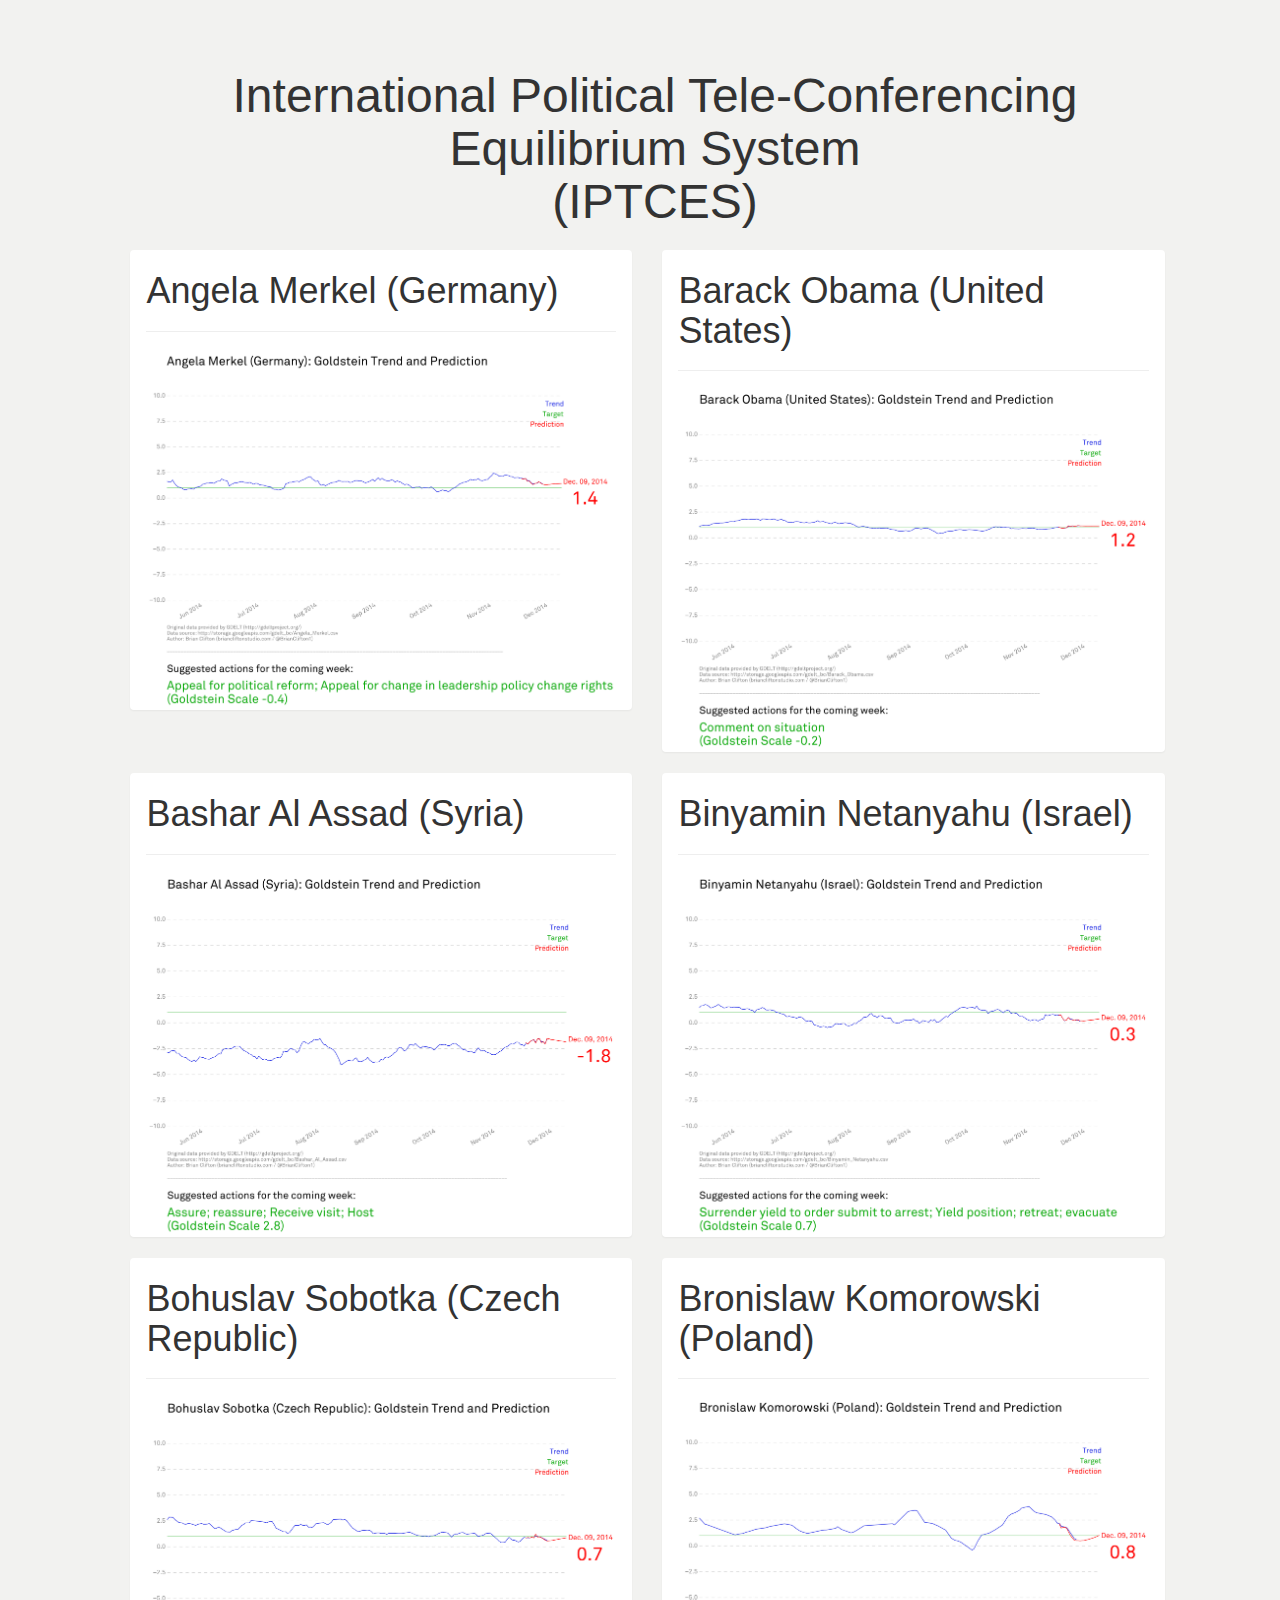
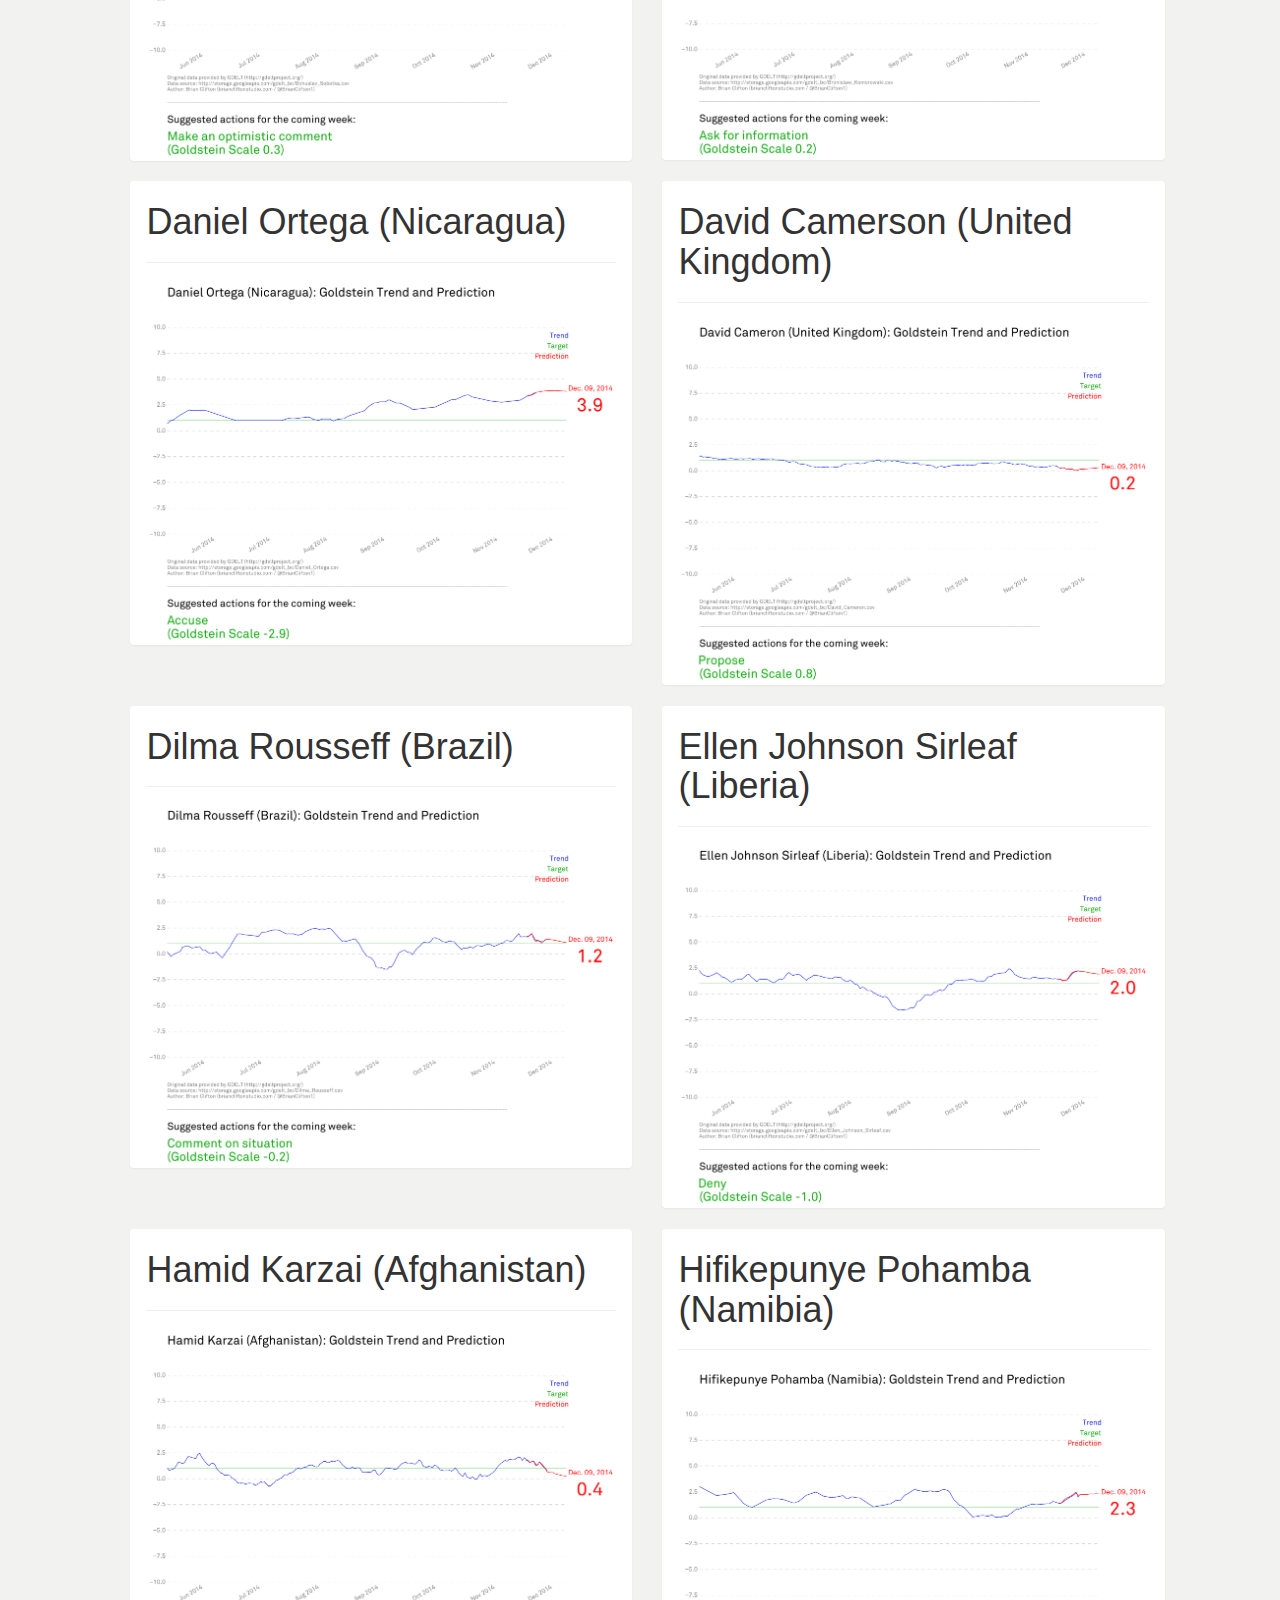
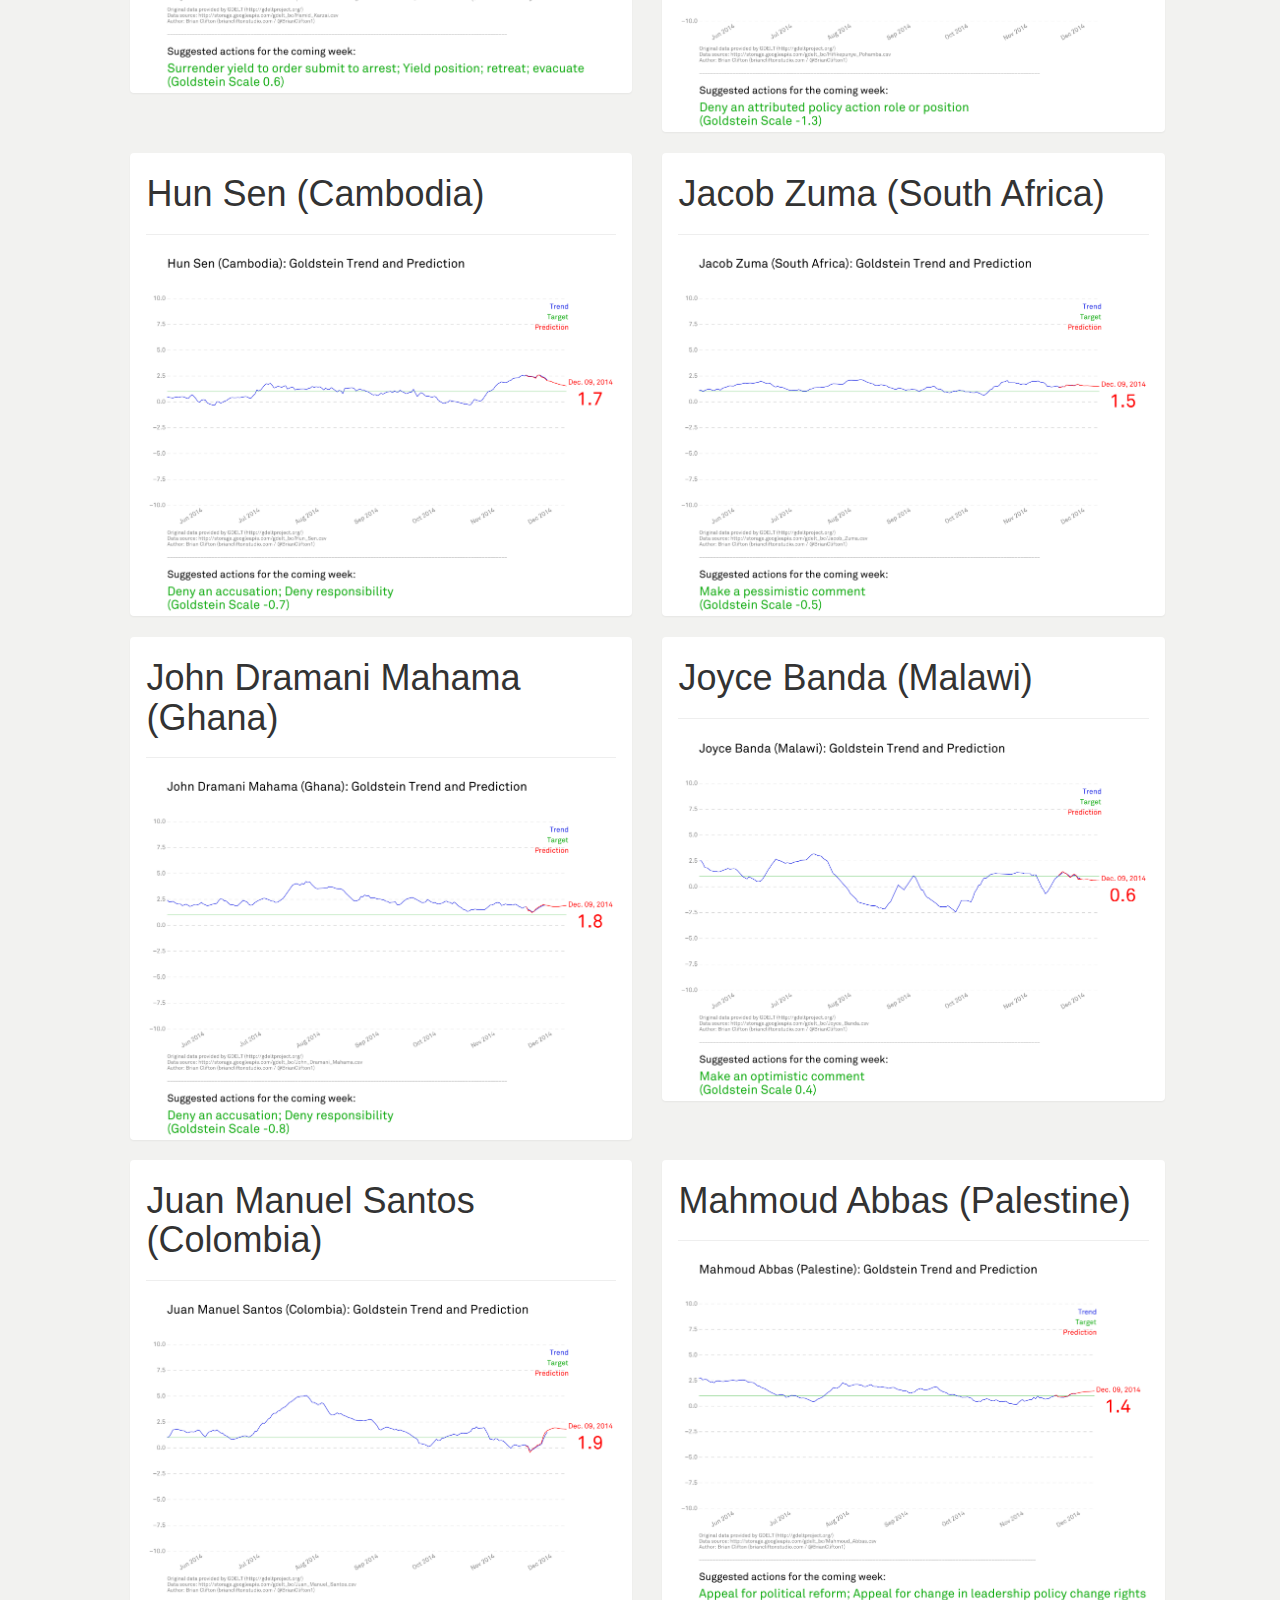
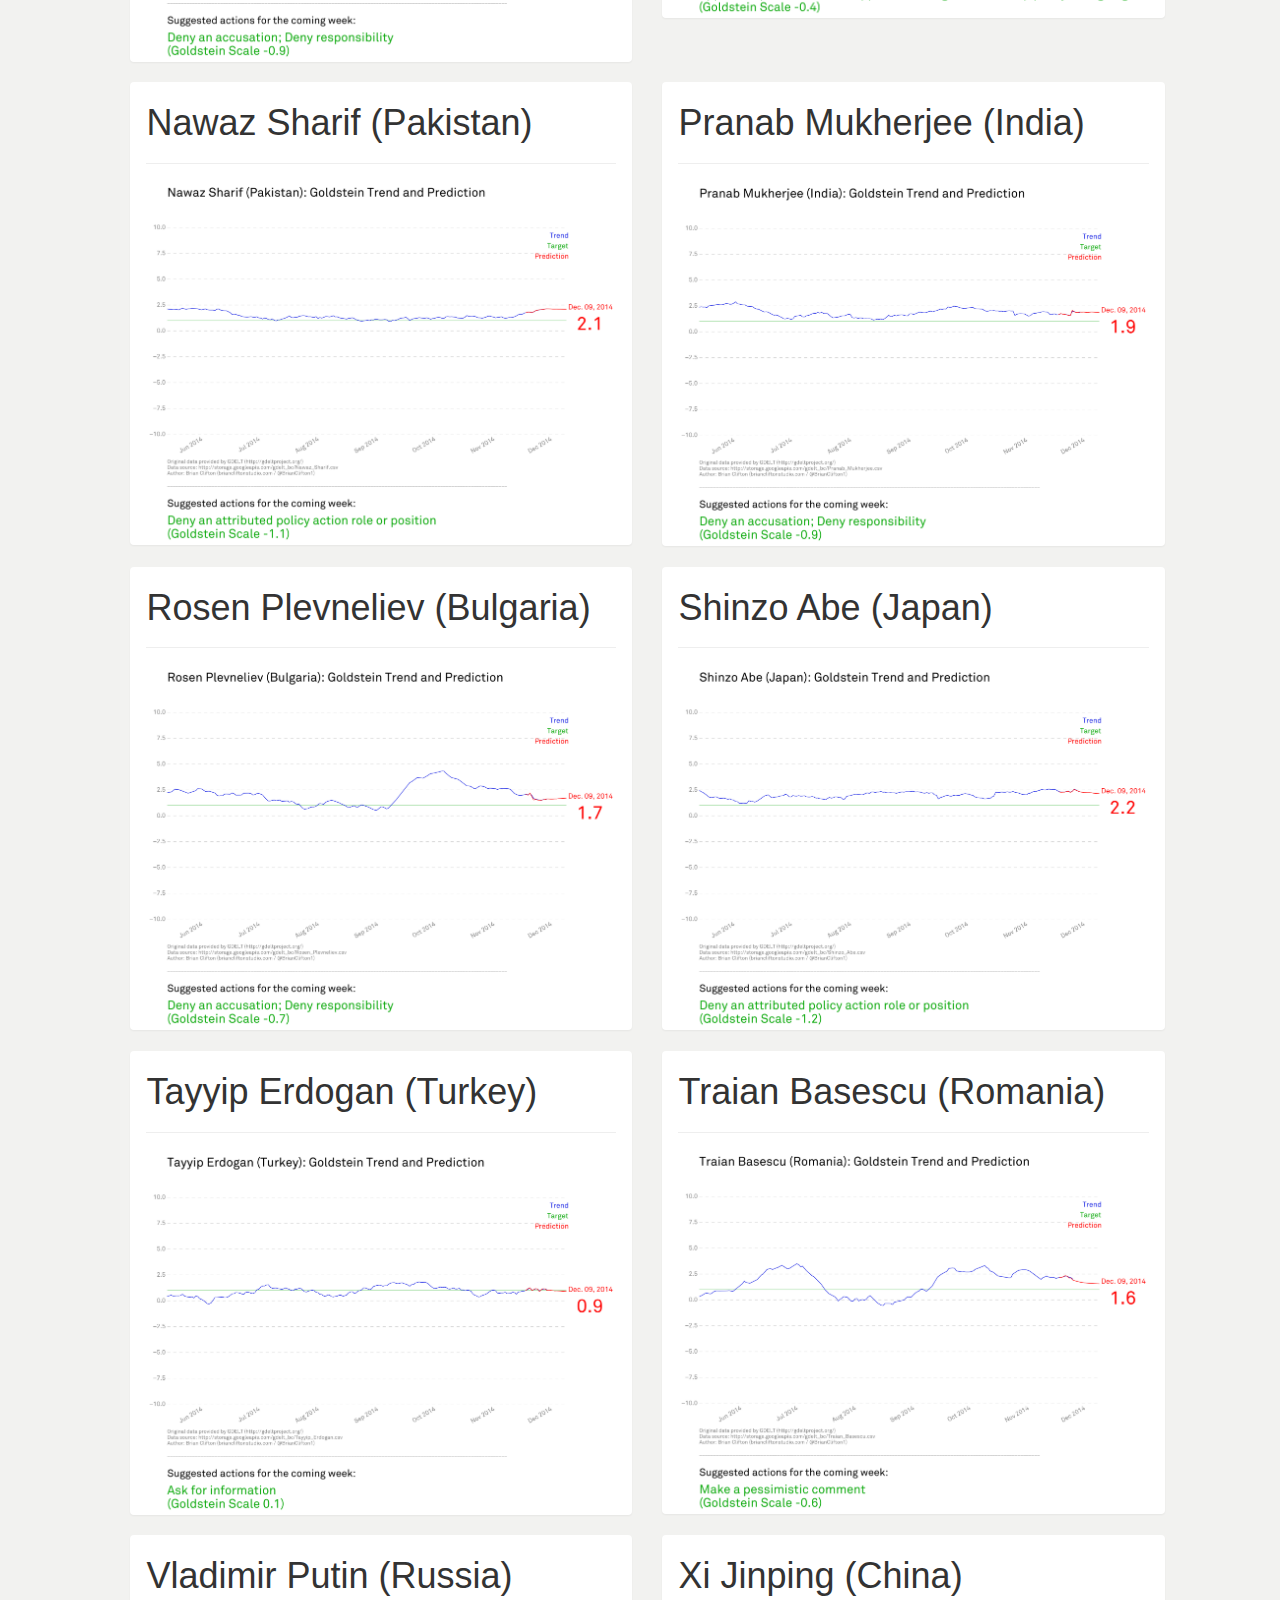
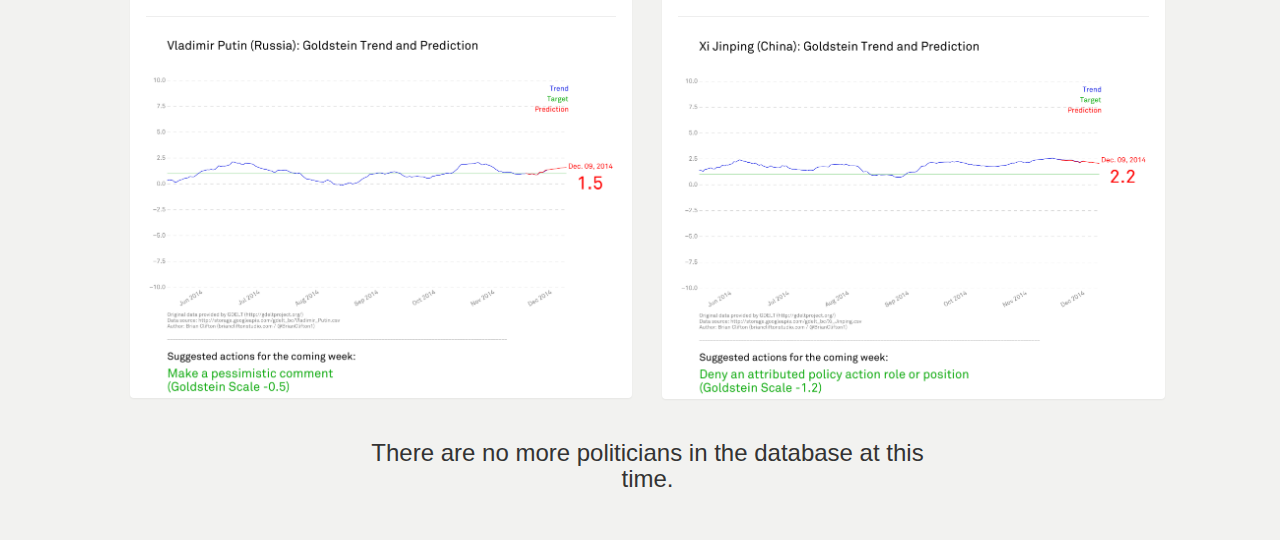
==== index.html @ 744301ff "Uploading site." ====
<!DOCTYPE html>
<!--[if lt IE 7]>      <html class="no-js lt-ie9 lt-ie8 lt-ie7"> <![endif]-->
<!--[if IE 7]>         <html class="no-js lt-ie9 lt-ie8"> <![endif]-->
<!--[if IE 8]>         <html class="no-js lt-ie9"> <![endif]-->
<!--[if gt IE 8]><!--> <html class="no-js"> <!--<![endif]-->
  <head>
      <meta charset="utf-8">
      <meta http-equiv="X-UA-Compatible" content="IE=edge,chrome=1">
      <title></title>
      <meta name="description" content="">
      <meta name="viewport" content="width=device-width, initial-scale=1">

      <link rel="stylesheet" href="css/bootstrap.min.css">
      <style>
          body {
            padding-top: 50px;
            padding-bottom: 20px;
            background-color: rgba(236, 236, 233, 0.7);
          }
          .container-fluid {
            margin-right: 30px;
            margin-left: 45px;
          }
          .p-l {
            margin-left: -15px;
          }
          .p-r {
            margin-left: 30px;
          }
          .footer {
            height: 100px;
          }
          #header {
            height: 200px;
          }
          #title {
            text-align: center;
            font-size: 48px;
          }
          #disclaimer {
            text-align: center;
          }
      </style>
      <link rel="stylesheet" href="css/bootstrap-theme.min.css">
      <link rel="stylesheet" href="css/main.css">

      <script src="js/vendor/modernizr-2.6.2-respond-1.1.0.min.js"></script>
  </head>
  <body>
      <!--[if lt IE 7]>
          <p class="browsehappy">You are using an <strong>outdated</strong> browser. Please <a href="http://browsehappy.com/">upgrade your browser</a> to improve your experience.</p>
      <![endif]-->
  <div class="container-fluid">
    
    <div class="row">
      <div class="col-md-12" id="header">
        <div class="container-fluid">
          <h1 id="title">International Political Tele-Conferencing Equilibrium System<br>(IPTCES)
          </h1>
        </div>
      </div>
    </div>

    <div class="row">
      <div class="col-md-1"></div>
      <div class="col-md-5 panel p-l">
        <h1>Angela Merkel (Germany)</h1>
        <hr>
        <img class="img-responsive" src="img/Angela_Merkel_prediction.png">
      </div>
      <div class="col-md-5 panel p-r">
        <h1>Barack Obama (United States)</h1>
        <hr>
        <img class="img-responsive" src="img/Barack_Obama_prediction.png">
      </div>
      <div class="col-md-1"></div>
    </div>

    <div class="row">
      <div class="col-md-1"></div>
      <div class="col-md-5 panel p-l">
        <h1>Bashar Al Assad (Syria)</h1>
        <hr>
        <img class="img-responsive" src="img/Bashar_Al_Assad_prediction.png">
      </div>
      <div class="col-md-5 panel p-r">
        <h1>Binyamin Netanyahu (Israel)</h1>
        <hr>
        <img class="img-responsive" src="img/Binyamin_Netanyahu_prediction.png">
      </div>
      <div class="col-md-1"></div>
    </div>

    <div class="row">
      <div class="col-md-1"></div>
      <div class="col-md-5 panel p-l">
        <h1>Bohuslav Sobotka (Czech Republic)</h1>
        <hr>
        <img class="img-responsive" src="img/Bohuslav_Sobotka_prediction.png">
      </div>
      <div class="col-md-5 panel p-r">
        <h1>Bronislaw Komorowski (Poland)</h1>
        <hr>
        <img class="img-responsive" src="img/Bronislaw_Komorowski_prediction.png">
      </div>
      <div class="col-md-1"></div>
    </div>

    <div class="row">
      <div class="col-md-1"></div>
      <div class="col-md-5 panel p-l">
        <h1>Daniel Ortega (Nicaragua)</h1>
        <hr>
        <img class="img-responsive" src="img/Daniel_Ortega_prediction.png">
      </div>
      <div class="col-md-5 panel p-r">
        <h1>David Camerson (United Kingdom)</h1>
        <hr>
        <img class="img-responsive" src="img/David_Cameron_prediction.png">
      </div>
      <div class="col-md-1"></div>
    </div>

    <div class="row">
      <div class="col-md-1"></div>
      <div class="col-md-5 panel p-l">
        <h1>Dilma Rousseff (Brazil)</h1>
        <hr>
        <img class="img-responsive" src="img/Dilma_Rousseff_prediction.png">
      </div>
      <div class="col-md-5 panel p-r">
        <h1>Ellen Johnson Sirleaf (Liberia)</h1>
        <hr>
        <img class="img-responsive" src="img/Ellen_Johnson_Sirleaf_prediction.png">
      </div>
      <div class="col-md-1"></div>
    </div>

    <div class="row">
      <div class="col-md-1"></div>
      <div class="col-md-5 panel p-l">
        <h1>Hamid Karzai (Afghanistan)</h1>
        <hr>
        <img class="img-responsive" src="img/Hamid_Karzai_prediction.png">
      </div>
      <div class="col-md-5 panel p-r">
        <h1>Hifikepunye Pohamba (Namibia)</h1>
        <hr>
        <img class="img-responsive" src="img/Hifikepunye_Pohamba_prediction.png">
      </div>
      <div class="col-md-1"></div>
    </div>

    <div class="row">
      <div class="col-md-1"></div>
      <div class="col-md-5 panel p-l">
        <h1>Hun Sen (Cambodia)</h1>
        <hr>
        <img class="img-responsive" src="img/Hun_Sen_prediction.png">
      </div>
      <div class="col-md-5 panel p-r">
        <h1>Jacob Zuma (South Africa)</h1>
        <hr>
        <img class="img-responsive" src="img/Jacob_Zuma_prediction.png">
      </div>
      <div class="col-md-1"></div>
    </div>

    <div class="row">
      <div class="col-md-1"></div>
      <div class="col-md-5 panel p-l">
        <h1>John Dramani Mahama (Ghana)</h1>
        <hr>
        <img class="img-responsive" src="img/John_Dramani_Mahama_prediction.png">
      </div>
      <div class="col-md-5 panel p-r">
        <h1>Joyce Banda (Malawi)</h1>
        <hr>
        <img class="img-responsive" src="img/Joyce_Banda_prediction.png">
      </div>
      <div class="col-md-1"></div>
    </div>

    <div class="row">
      <div class="col-md-1"></div>
      <div class="col-md-5 panel p-l">
        <h1>Juan Manuel Santos (Colombia)</h1>
        <hr>
        <img class="img-responsive" src="img/Juan_Manuel_Santos_prediction.png">
      </div>
      <div class="col-md-5 panel p-r">
        <h1>Mahmoud Abbas (Palestine)</h1>
        <hr>
        <img class="img-responsive" src="img/Mahmoud_Abbas_prediction.png">
      </div>
      <div class="col-md-1"></div>
    </div>

    <div class="row">
      <div class="col-md-1"></div>
      <div class="col-md-5 panel p-l">
        <h1>Nawaz Sharif (Pakistan)</h1>
        <hr>
        <img class="img-responsive" src="img/Nawaz_Sharif_prediction.png">
      </div>
      <div class="col-md-5 panel p-r">
        <h1>Pranab Mukherjee (India)</h1>
        <hr>
        <img class="img-responsive" src="img/Pranab_Mukherjee_prediction.png">
      </div>
      <div class="col-md-1"></div>
    </div>

    <div class="row">
      <div class="col-md-1"></div>
      <div class="col-md-5 panel p-l">
        <h1>Rosen Plevneliev (Bulgaria)</h1>
        <hr>
        <img class="img-responsive" src="img/Rosen_Plevneliev_prediction.png">
      </div>
      <div class="col-md-5 panel p-r">
        <h1>Shinzo Abe (Japan)</h1>
        <hr>
        <img class="img-responsive" src="img/Shinzo_Abe_prediction.png">
      </div>
      <div class="col-md-1"></div>
    </div>

    <div class="row">
      <div class="col-md-1"></div>
      <div class="col-md-5 panel p-l">
        <h1>Tayyip Erdogan (Turkey)</h1>
        <hr>
        <img class="img-responsive" src="img/Tayyip_Erdogan_prediction.png">
      </div>
      <div class="col-md-5 panel p-r">
        <h1>Traian Basescu (Romania)</h1>
        <hr>
        <img class="img-responsive" src="img/Traian_Basescu_prediction.png">
      </div>
      <div class="col-md-1"></div>
    </div>

    <div class="row">
      <div class="col-md-1"></div>
      <div class="col-md-5 panel p-l">
        <h1>Vladimir Putin (Russia)</h1>
        <hr>
        <img class="img-responsive" src="img/Vladimir_Putin_prediction.png">
      </div>
      <div class="col-md-5 panel p-r">
        <h1>Xi Jinping (China)</h1>
        <hr>
        <img class="img-responsive" src="img/Xi_Jinping_prediction.png">
      </div>
      <div class="col-md-1"></div>
    </div>

    <div class="row footer">
      <div class="col-md-3"></div>
      <div class="col-md-6">
        <h3 id="disclaimer">There are no more politicians in the database at this time.</h3>
      </div>
      <div class="col-md-3"></div>
    </div>

  </div> <!-- /container -->        
    <script src="//ajax.googleapis.com/ajax/libs/jquery/1.11.1/jquery.min.js"></script>
    <script>window.jQuery || document.write('<script src="js/vendor/jquery-1.11.1.min.js"><\/script>')</script>

    <script src="js/vendor/bootstrap.min.js"></script>
    <script src="js/main.js"></script>

  </body>
</html>
---- css/main.css ----
/* ==========================================================================
   Author's custom styles
   ========================================================================== */
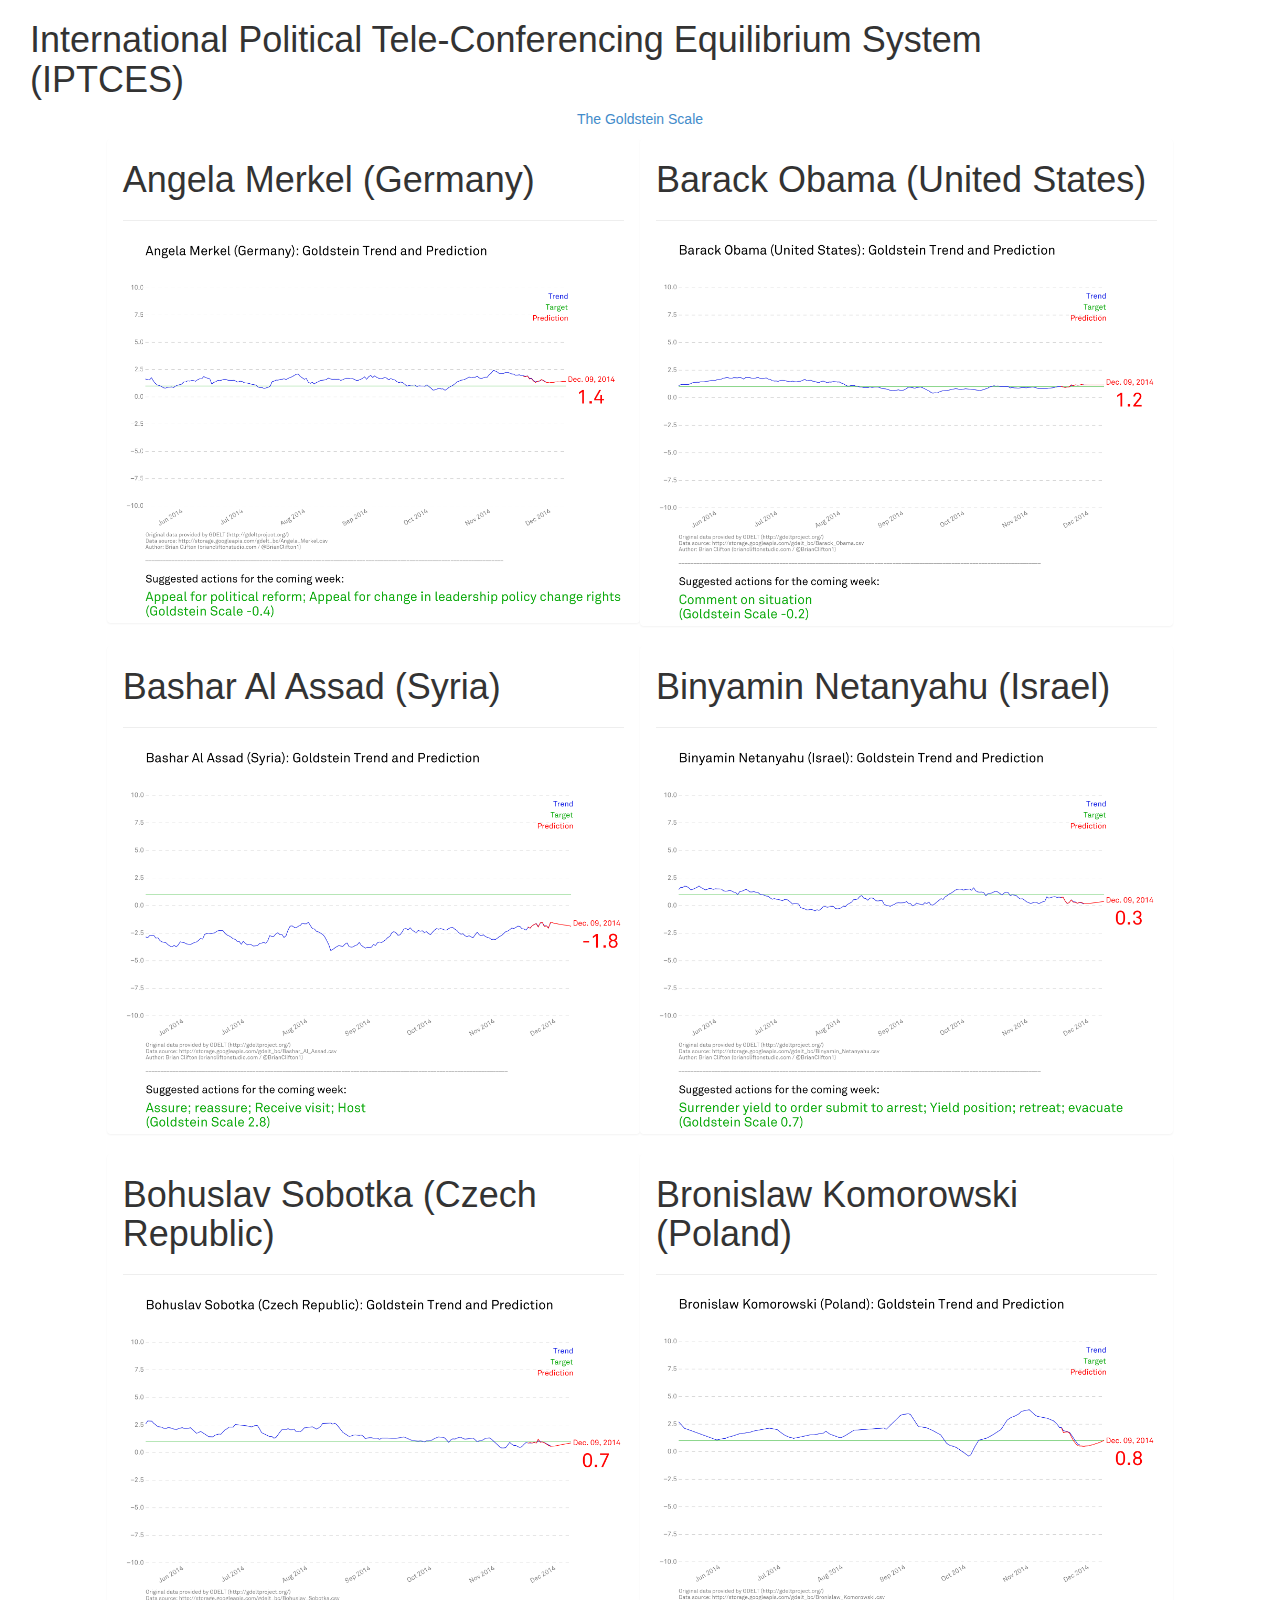
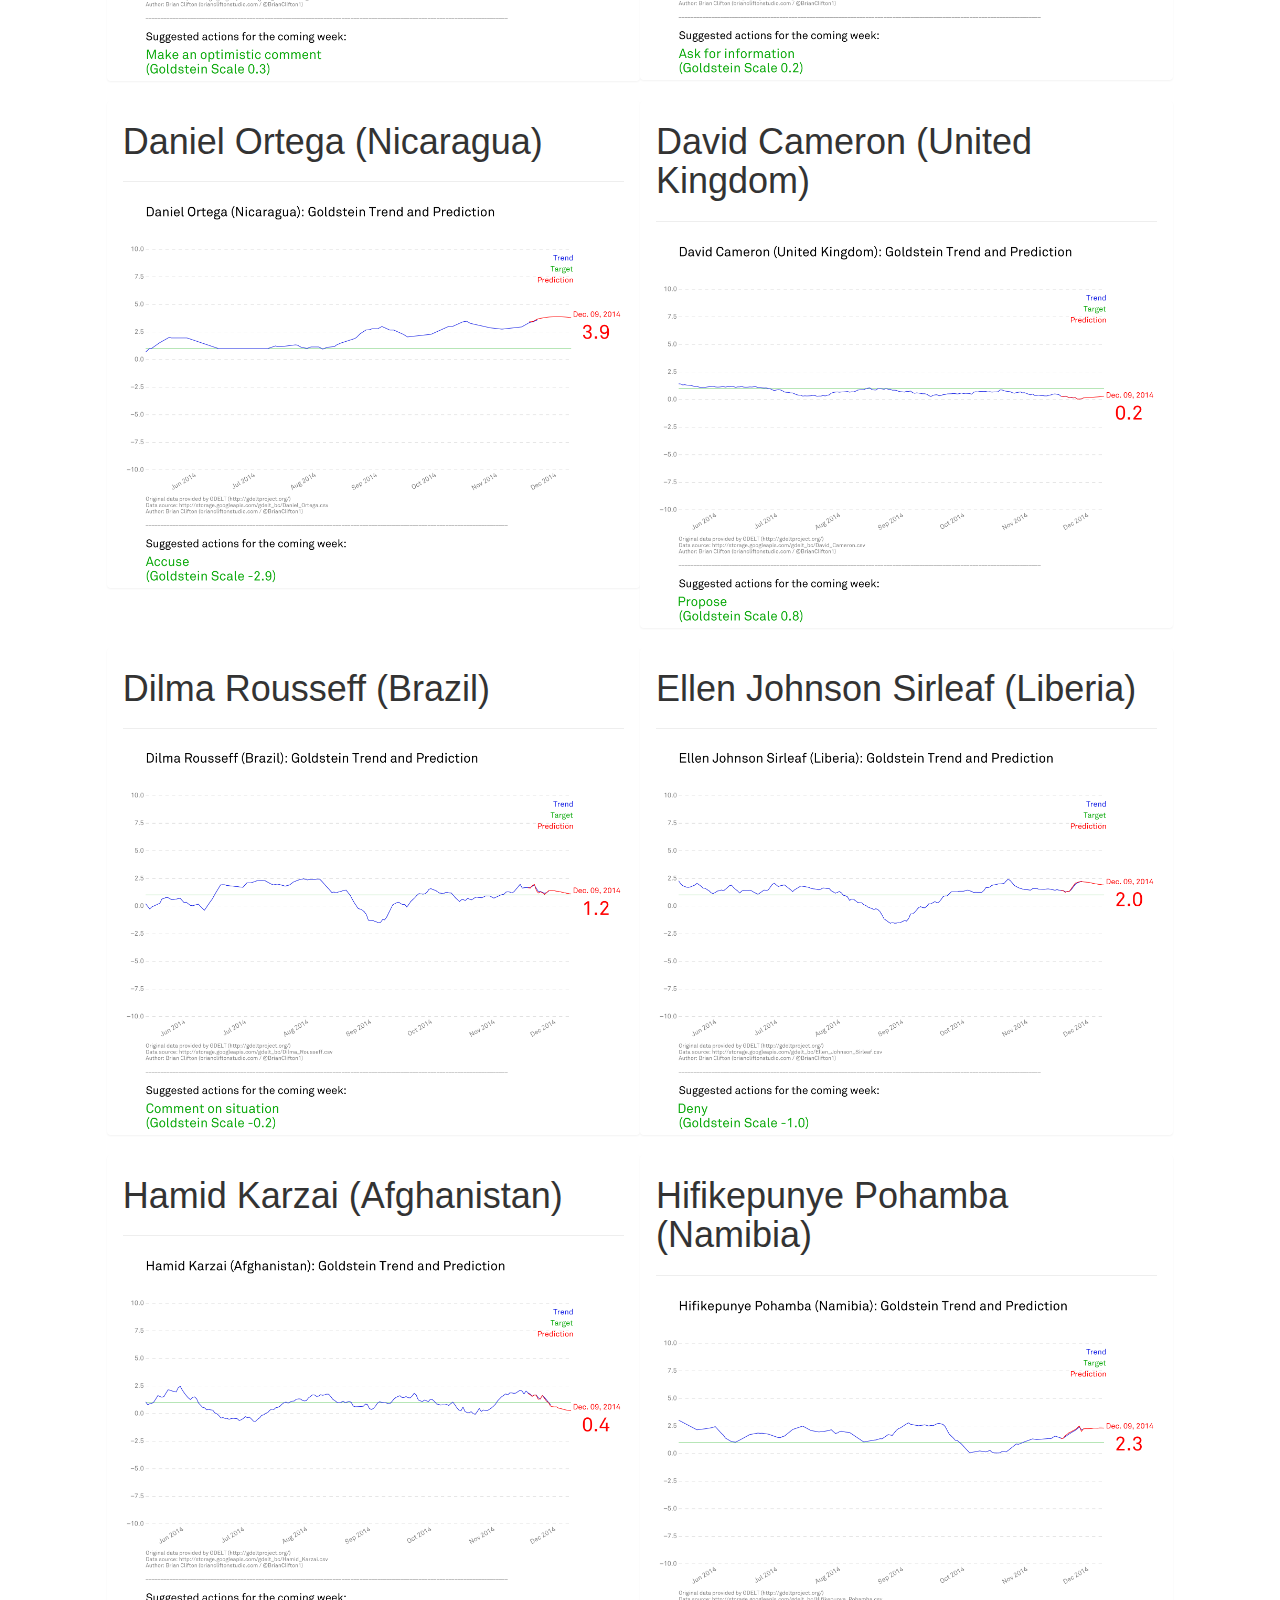
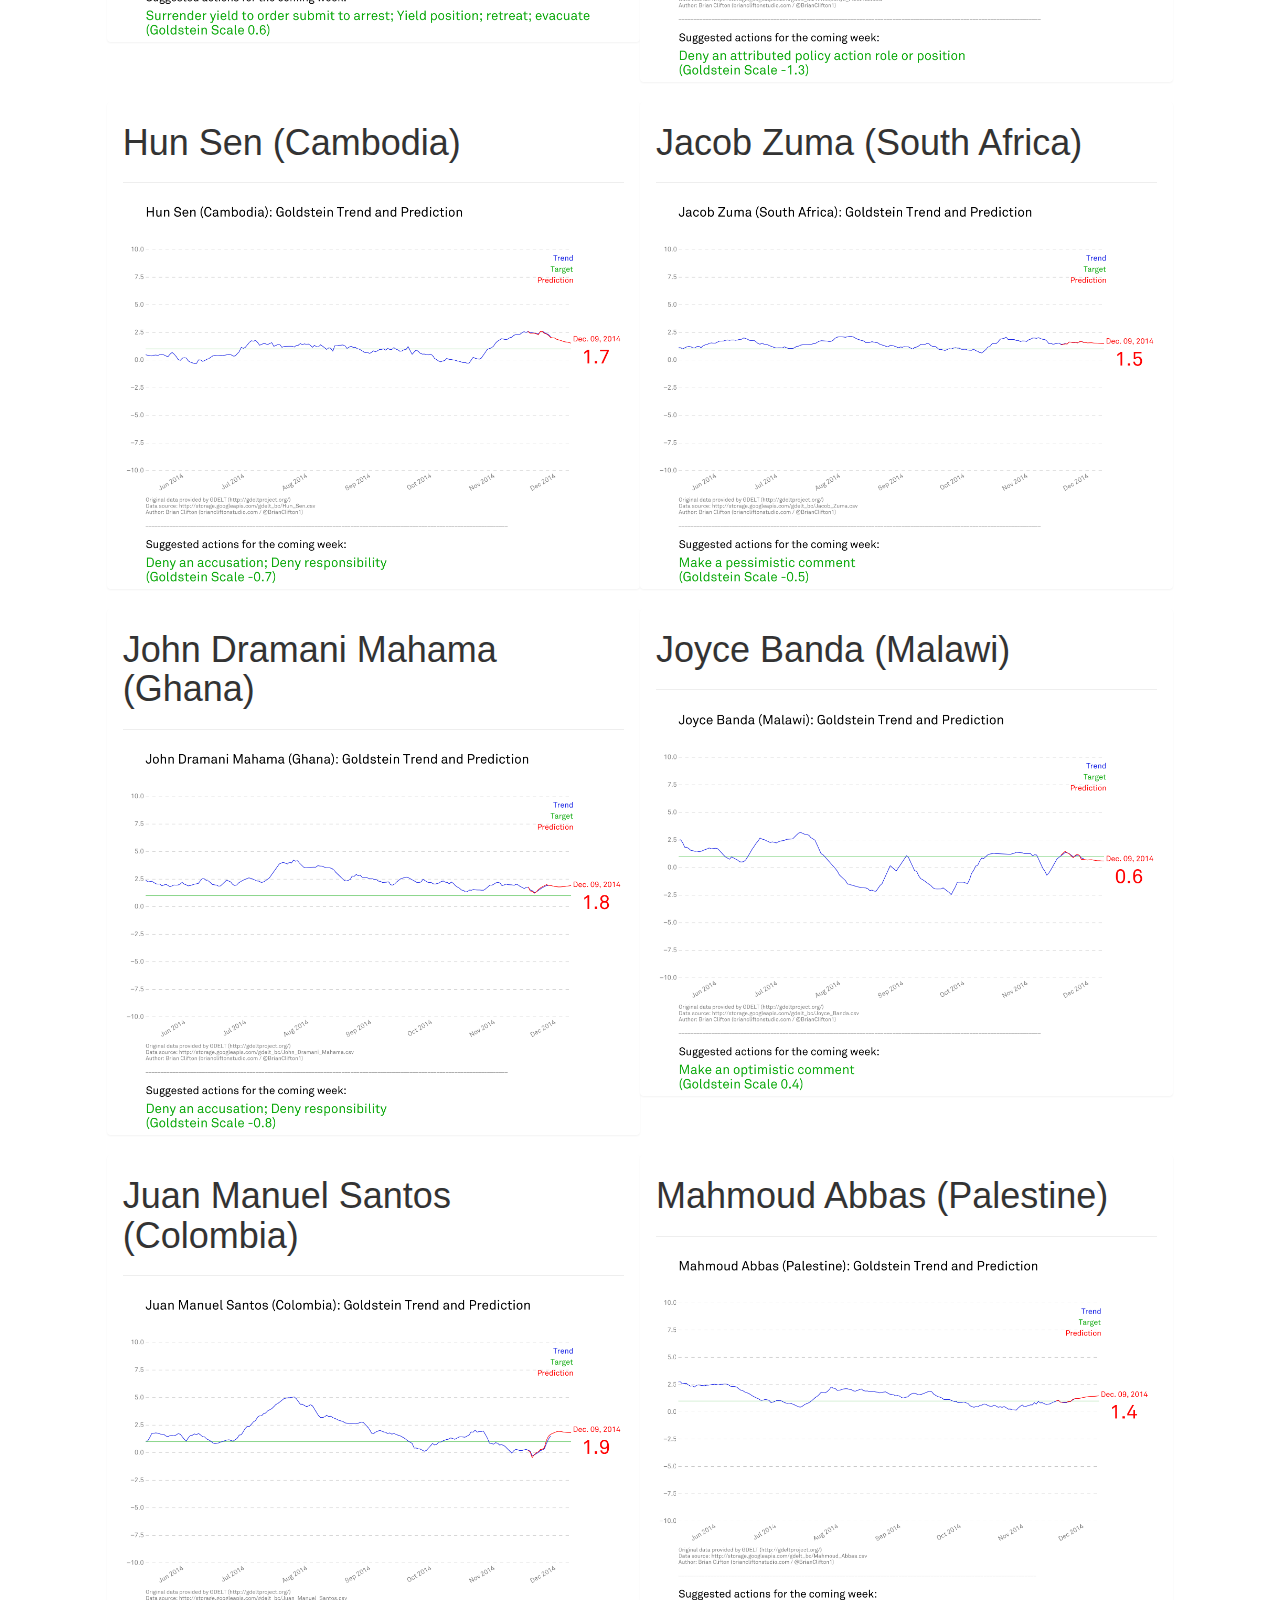
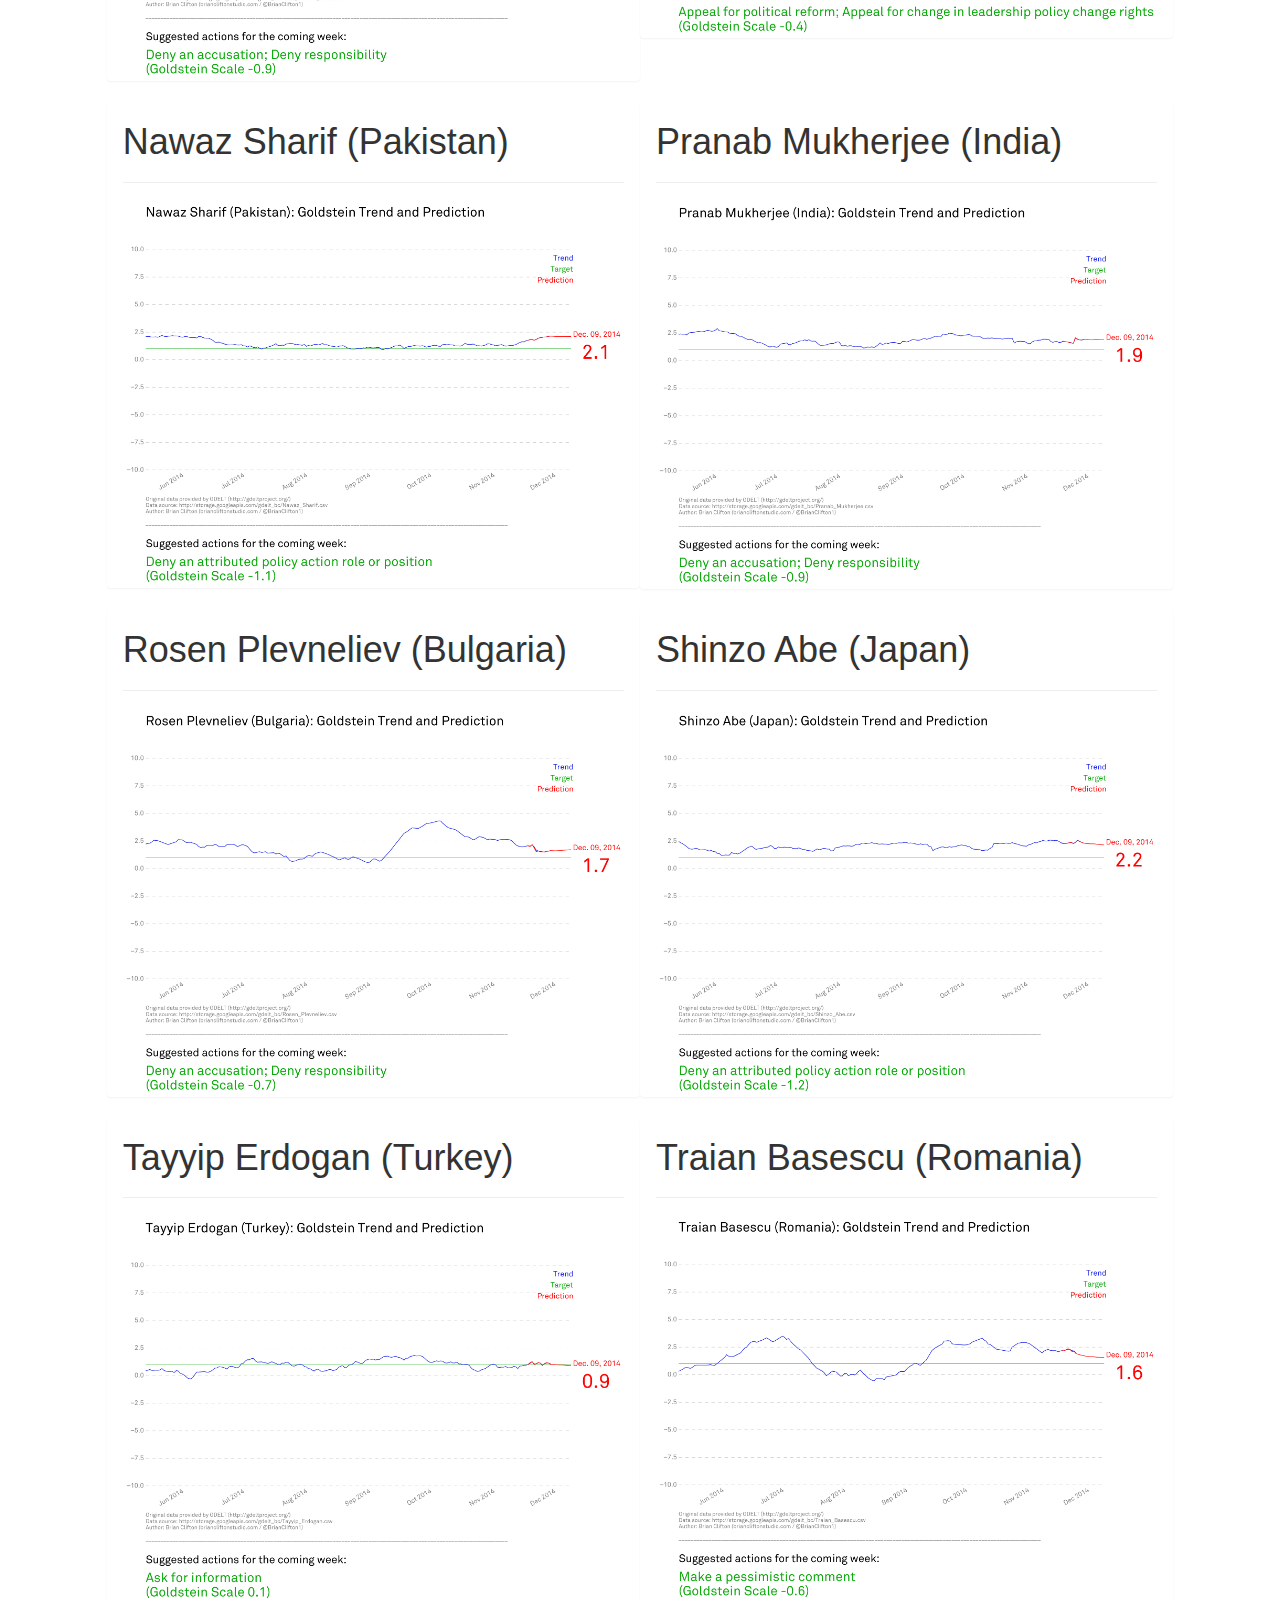
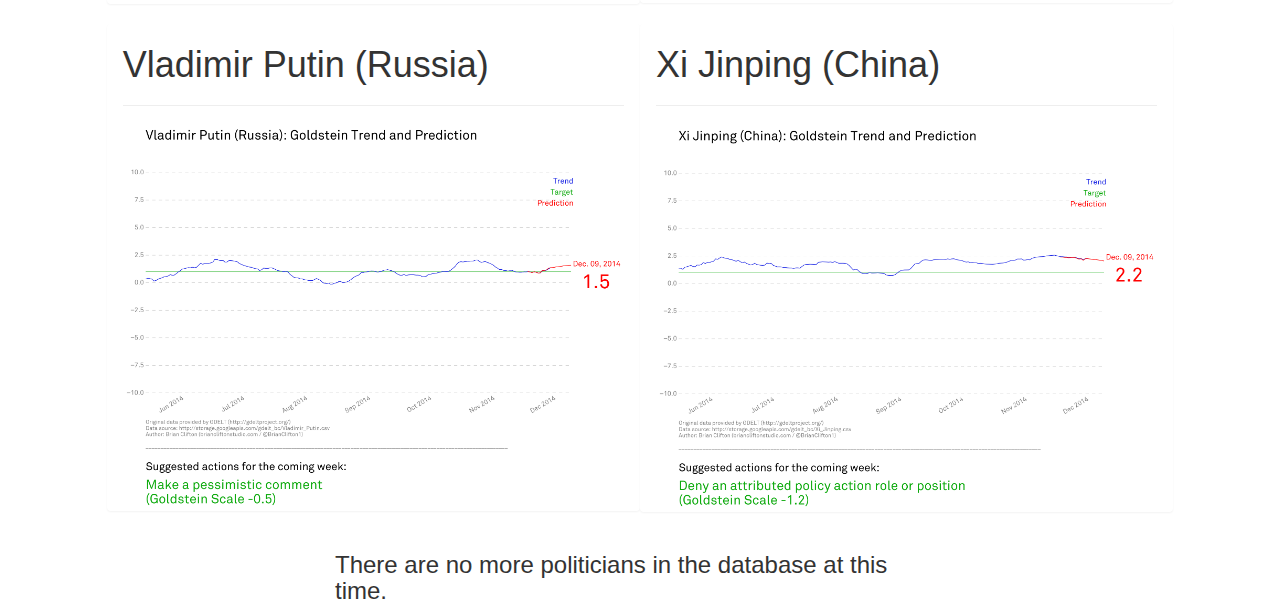
==== commit ae9c8f04: "Update index.html" ====
--- a/index.html
+++ b/index.html
@@ -11,36 +11,6 @@
       <meta name="viewport" content="width=device-width, initial-scale=1">
 
       <link rel="stylesheet" href="css/bootstrap.min.css">
-      <style>
-          body {
-            padding-top: 50px;
-            padding-bottom: 20px;
-            background-color: rgba(236, 236, 233, 0.7);
-          }
-          .container-fluid {
-            margin-right: 30px;
-            margin-left: 45px;
-          }
-          .p-l {
-            margin-left: -15px;
-          }
-          .p-r {
-            margin-left: 30px;
-          }
-          .footer {
-            height: 100px;
-          }
-          #header {
-            height: 200px;
-          }
-          #title {
-            text-align: center;
-            font-size: 48px;
-          }
-          #disclaimer {
-            text-align: center;
-          }
-      </style>
       <link rel="stylesheet" href="css/bootstrap-theme.min.css">
       <link rel="stylesheet" href="css/main.css">
 
@@ -57,6 +27,7 @@
         <div class="container-fluid">
           <h1 id="title">International Political Tele-Conferencing Equilibrium System<br>(IPTCES)
           </h1>
+          <a href="http://web.pdx.edu/~kinsella/jgscale.html" target="blank"><p style="text-align: center">The Goldstein Scale</p></a>
         </div>
       </div>
     </div>
@@ -114,7 +85,7 @@
         <img class="img-responsive" src="img/Daniel_Ortega_prediction.png">
       </div>
       <div class="col-md-5 panel p-r">
-        <h1>David Camerson (United Kingdom)</h1>
+        <h1>David Cameron (United Kingdom)</h1>
         <hr>
         <img class="img-responsive" src="img/David_Cameron_prediction.png">
       </div>
